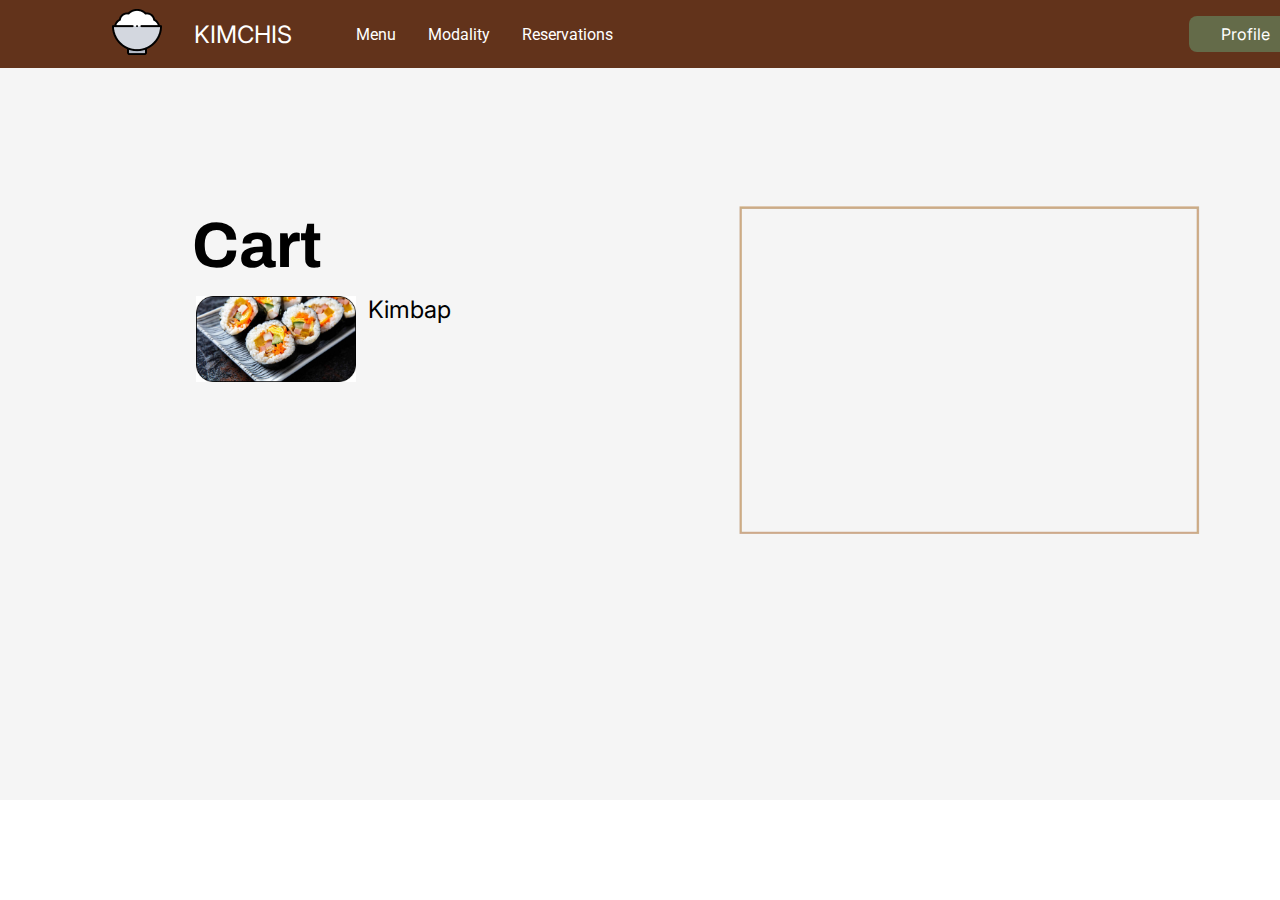
==== Dish.html @ 3f2d6963 "Agregué y eliminé imágenes, cambié nombres de clases, realicé cambios en homepage.html de clases y a" ====
<!DOCTYPE html>
<html lang="en">
<head>
    <meta charset="UTF-8">
    <meta name="viewport" content="width=device-width, initial-scale=1.0">
    <title>Cart-Dish</title>
    <!-- google fonts -->
    <link rel="preconnect" href="https://fonts.googleapis.com">
    <link rel="preconnect" href="https://fonts.gstatic.com" crossorigin>
    <link href="https://fonts.googleapis.com/css2?family=Archivo:wght@900&family=Roboto:wght@400;500&display=swap"
        rel="stylesheet">
    <!--inter regular y extra bold-->
    <link rel="preconnect" href="https://fonts.googleapis.com">
    <link rel="preconnect" href="https://fonts.gstatic.com" crossorigin>
    <link href="https://fonts.googleapis.com/css2?family=Inter:wght@400;800&display=swap" rel="stylesheet">
    <!-- google fonts -->
    <link rel="stylesheet" href="./css/main.css">
</head>
<body>
    <header class="hero-container">
        <nav class="top-nav">
            <!-- <div>
                <a class="arrow-back" href="#"><img src="./imgs/imgsproyect/arrow-back.png" alt="Arrow back"></a>
            </div> -->
            <div>
                <a class="logo-image" href="#"><img src="./imgs/imgsproyect/Logo Kimchis 1imgs2.png" alt="Kimchis logo"></a>
            </div>
                <a class="name-kimchis" href="#">KIMCHIS</a>
            
            <ul class="nav-list">
                <li><a class="nav-list-link" href="#">Menu</a></li>
                <li><a class="nav-list-link" href="#">Modality</a></li>
                <li><a class="nav-list-link" href="#">Reservations</a></li>
                <!-- <li><a class="nav-list-link" href="#">About us</a></li>
                <a class="arrow" href="#"><img src="./imgs/imgsproyect/arrow.png" alt="Arrow"></a> -->
            </ul>

            <ul class="nav-list-login-btn">
                <li><a class="btn-sign-up nav-list-link" href="#">Profile</a></li>
            </ul>

            <!-- <a class= "main-image" href="#"><img src="../Proyecto-Comida-Coreana/imgs/imgsproyect/Imageimgs2.png" alt="Imágen Principal"></a> -->
        </nav>
         
        <Section>
            <h1 class="hero-title">Cart</h1>
            <div>
                <p class="name-dish">Kimbap</p>
            </div>

            <!-- <div class="cta-container">
                <a class="btn nav-list-link" href="#">PAY</a>
            </div> -->
            <img class="frame-dish" src="./imgs/imgsproyect/frame-dish.webp" alt="frame-dish">
            <img class="dish-image-space" src="./imgs/imgsproyect/Kimbapimgs.jpg" alt="dish-space">
        </Section>

    </header>
    
</body>
</html>
---- css/main.css ----
@import url('./abstracts/vars.css');
@import url('./base/base.css');
@import url('./base/typography.css');
@import url('./layout/footer.css');
@import url('./layout/forms.css');
@import url('layout/grid.css');
@import url('./layout/header.css');
@import url('./layout/navigation.css');
@import url('./components/components.css');
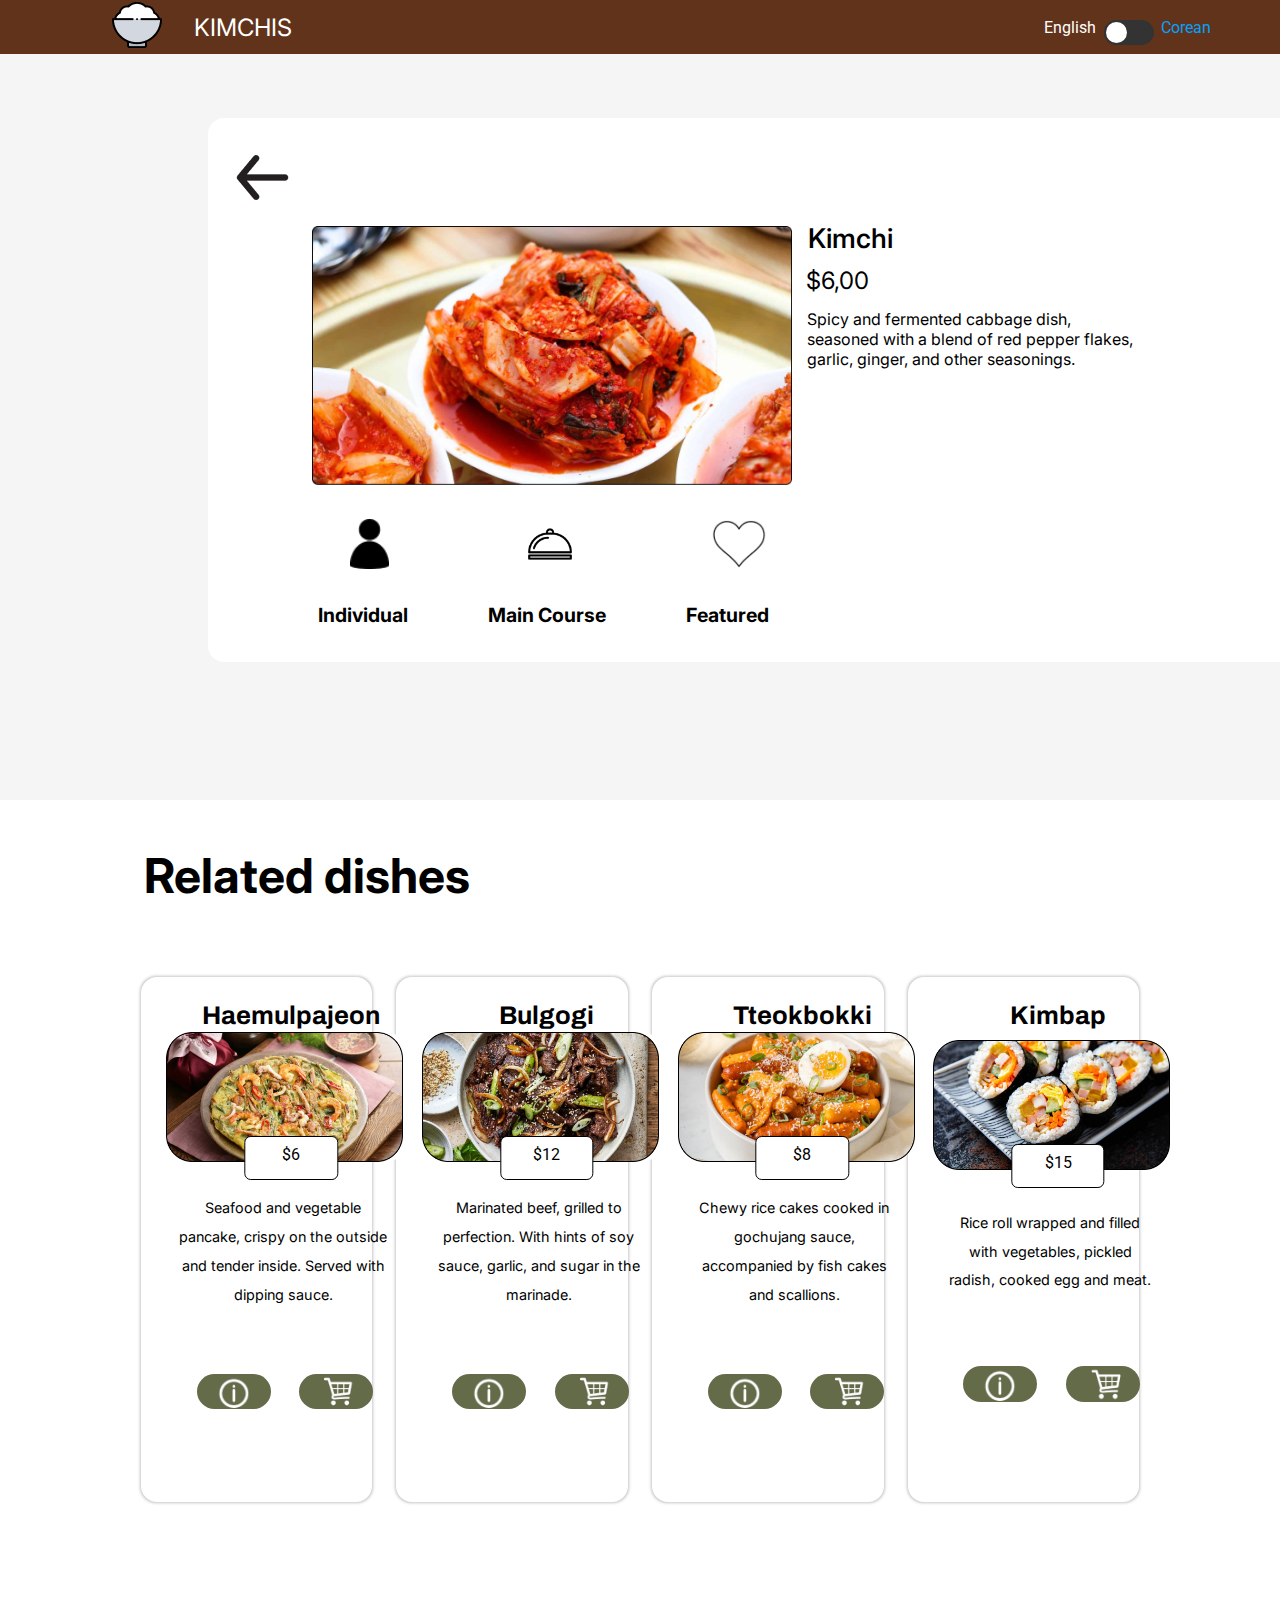
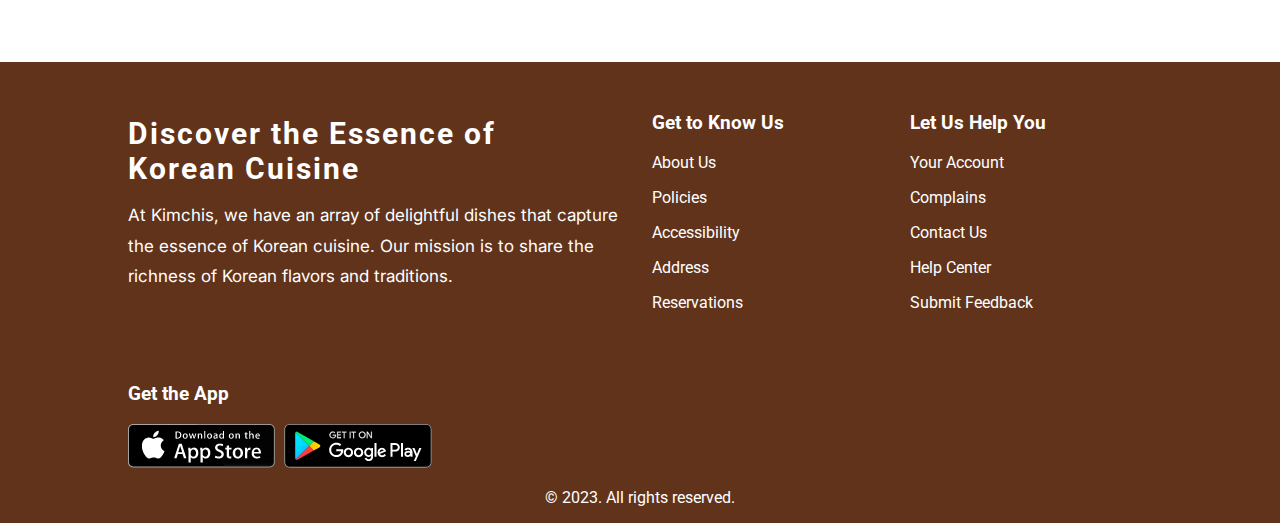
==== commit 7b053d10: "Realicé el checkbox, cree un archivo js, dupliqué Dish.html y le puse otro nombre "Corean.html" para" ====
--- a/Dish.html
+++ b/Dish.html
@@ -18,44 +18,180 @@
 </head>
 <body>
     <header class="hero-container">
+        
         <nav class="top-nav">
-            <!-- <div>
-                <a class="arrow-back" href="#"><img src="./imgs/imgsproyect/arrow-back.png" alt="Arrow back"></a>
-            </div> -->
             <div>
-                <a class="logo-image" href="#"><img src="./imgs/imgsproyect/Logo Kimchis 1imgs2.png" alt="Kimchis logo"></a>
+                <a class="logo-image" href="#"><img src="./imgs/imgsproyect/Logo Kimchis 1imgs2.png" alt="kimchis logo"></a>
             </div>
-                <a class="name-kimchis" href="#">KIMCHIS</a>
+            <a class="name-kimchis" href="#">KIMCHIS</a>
+            <section class="checkbox-container">
+                <span class="en">English</span>
+                <input type="checkbox" class="check">
+                <span class="co">Corean</span>
+                <script src="js/01.js"></script>
+            </section>  
+        </nav>
+    
+         
+        <header class="hero-container-dish">
+            <!-- <h1 class="hero-title">Cart</h1> -->
             
-            <ul class="nav-list">
-                <li><a class="nav-list-link" href="#">Menu</a></li>
-                <li><a class="nav-list-link" href="#">Modality</a></li>
-                <li><a class="nav-list-link" href="#">Reservations</a></li>
-                <!-- <li><a class="nav-list-link" href="#">About us</a></li>
-                <a class="arrow" href="#"><img src="./imgs/imgsproyect/arrow.png" alt="Arrow"></a> -->
-            </ul>
+            <div class="dish-container">
+                    
+                
+                <p class="name-dish">Kimchi</p>
+                <img class="dish-image-space" src="./imgs/imgsproyect/kimchi-no-border.jpg" alt="dish-space">
+                <span class="individual-dish-price">$6,00</span>
+                <p class="text-individual-dish">Spicy and fermented cabbage dish,<br>seasoned with a blend of red pepper flakes,<br>garlic, ginger, and other seasonings.</p>
+                <div class="individual-dish-logos">
+                    <img src="./imgs/imgsproyect/individual-logo.png" alt="individual-logo">
+                    <img src="./imgs/imgsproyect/tray-logo.png" alt="dish-space">
+                    <img src="./imgs/imgsproyect/heart-logo.png" alt="dish-space">
+                </div>
+                <img class="arrow-back" src="./imgs/imgsproyect/arrowback.png" alt="arrowback">
+                <div  class="features-text">
+                    <h2>Individual</h2>
+                    <h2>Main Course</h2>
+                    <h2>Featured</h2>
+                </div>
 
-            <ul class="nav-list-login-btn">
-                <li><a class="btn-sign-up nav-list-link" href="#">Profile</a></li>
-            </ul>
+            </div>
+ 
+        </header>
 
-            <!-- <a class= "main-image" href="#"><img src="../Proyecto-Comida-Coreana/imgs/imgsproyect/Imageimgs2.png" alt="Imágen Principal"></a> -->
-        </nav>
-         
-        <Section>
-            <h1 class="hero-title">Cart</h1>
-            <div>
-                <p class="name-dish">Kimbap</p>
+        <!--related dishes-->
+
+        <h2 class="related-dishes-title">Related dishes</h2>
+
+            <!--Green circle-->
+            <div class="green-circle"></div>
+            <!--Green circle-->
+        <div>
+            <section class="featured-dishes-container">
+                <div class="dishes-container">
+                    <!--Haemulpajeon-->
+                    <section class="dish">
+                        <h3 class="dish-title">Haemulpajeon</h3>
+                        <div class="dish-thumb">
+                            <img class="dish-image" src="./imgs/imgsproyect/Haemulpajeonimgs.jpg" alt="">
+                            <!-- <button class="like-btn">
+                                <img src="./imgs/icons/like.svg" alt="Like">
+                            </button> -->
+                            <span class="dish-price">$6</span>
+                        </div>
+                        <p class="dish-text">Seafood and vegetable<br>pancake, crispy on the outside<br>and tender inside. Served with<br>dipping sauce.</p>
+                        <div class="featured-dishes-buttons">
+                            <a class="btn-cart" href="#"></a>
+                            <a class="btn-info" href="#"></a>
+                        </div>
+                    </section>
+
+                    <!--Bulgogi-->
+                    <section class="dish">
+                        <h3 class="dish-title">Bulgogi</h3>
+                        <div class="dish-thumb">
+                            <img class="dish-image" src="./imgs/imgsproyect/Bulgogiimgs.jpg" alt="">
+                            <!-- <button class="like-btn">
+                                <img src="./imgs/icons/like.svg" alt="Like">
+                            </button> -->
+                            <span class="dish-price">$12</span>
+                        </div>
+                        <p class="dish-text">Marinated beef, grilled to<br>perfection. With hints of soy<br>sauce, garlic, and sugar in the<br>marinade.</p>
+                        <div class="featured-dishes-buttons">
+                            <a class="btn-cart" href="#"></a>
+                            <a class="btn-info" href="#"></a>
+                        </div>
+                    </section>
+
+                    <!--Tteokbokki-->
+                    <section class="dish">
+                        <h3 class="dish-title">Tteokbokki</h3>
+                        <div class="dish-thumb">
+                            <img class="dish-image" src="./imgs/imgsproyect/Tteokbokki.png" alt="">
+                            <!-- <button class="like-btn">
+                                <img src="./imgs/icons/like.svg" alt="Like">
+                            </button> -->
+                            <span class="dish-price">$8</span>
+                        </div>
+                        <p class="dish-text">Chewy rice cakes cooked in<br>gochujang sauce,<br>accompanied by fish cakes<br>and scallions.</p>
+                        <div class="featured-dishes-buttons">
+                            <a class="btn-cart read-btn" href="#"></a>
+                            <a class="btn-info read-btn" href="#"></a>
+                        </div>
+                    </section>
+
+                    <!--Kimbap-->
+                    <section class="dish">
+                        <h3 class="dish-title">Kimbap</h3>
+                        <div class="dish-thumb">
+                            <img class="dish-image" src="./imgs/imgsproyect/Kimbapimgs.jpg" alt="">
+                            <!-- <button class="like-btn">
+                                <img src="./imgs/icons/like.svg" alt="Like">
+                            </button> -->
+                            <span class="dish-price">$15</span>
+                        </div>
+                        <p class="dish-text">Rice roll wrapped and filled<br>with vegetables, pickled<br>radish, cooked egg and meat.</p>
+                        <div class="featured-dishes-buttons">
+                            <a class="btn-cart read-btn" href="#"></a>
+                            <a class="btn-info read-btn" href="#"></a>
+                        </div>
+                    </section>
+                </div>
+            </section>
+        </div>
+
+
+
+        <!-- footer -->
+        <footer class="footer-container">
+            <div class="footer-content">
+                <section>
+                    <h3 class="footer-title">Discover the Essence of<br>Korean Cuisine</h3>
+                    <p class="footer-text">At Kimchis, we have an array of delightful dishes that 
+                        capture <br> the essence of Korean cuisine. 
+                        Our mission is to share the <br> richness of Korean 
+                        flavors and traditions.</p>
+                </section>
+                <div class="footer-links">
+                    <!--Get to Know Us-->
+                    <section>
+                        <h3>Get to Know Us</h3>
+                        <ul class="nav-footer-list">
+                            <li> <a class="nav-footer-link" href="#">About Us</a> </li>
+                            <li> <a class="nav-footer-link" href="#">Policies</a> </li>
+                            <li> <a class="nav-footer-link" href="#">Accessibility</a> </li>
+                            <li> <a class="nav-footer-link" href="#">Address</a> </li>
+                            <li> <a class="nav-footer-link" href="#">Reservations</a> </li>
+                        </ul>
+                    </section>
+
+
+                    <!--Let Us Help You-->
+                    <section>
+                        <h3>Let Us Help You</h3>
+                        <ul class="nav-footer-list">
+                            <li> <a class="nav-footer-link" href="#">Your Account</a> </li>
+                            <li> <a class="nav-footer-link" href="#">Complains</a> </li>
+                            <li> <a class="nav-footer-link" href="#">Contact Us</a> </li>
+                            <li> <a class="nav-footer-link" href="#">Help Center</a> </li>
+                            <li> <a class="nav-footer-link" href="#">Submit Feedback</a> </li>
+                        </ul>
+                    </section>
+                </div>
             </div>
+            <section class="download-app">
+                <h3>Get the App</h3>
+                <div class="cta-app-container">
+                    <a href="#"><img src="./imgs/apple.png" alt="Our app from App Store"></a>
+                    <a href="#"><img src="./imgs/googleplay.png" alt="Our app from Google play"></a>
+                </div>
+            </section>
+            <p class="footer-legal" >&copy; 2023. All rights reserved.</p>
+        </footer>
+        <!--footer-->
+    
 
-            <!-- <div class="cta-container">
-                <a class="btn nav-list-link" href="#">PAY</a>
-            </div> -->
-            <img class="frame-dish" src="./imgs/imgsproyect/frame-dish.webp" alt="frame-dish">
-            <img class="dish-image-space" src="./imgs/imgsproyect/Kimbapimgs.jpg" alt="dish-space">
-        </Section>
-
-    </header>
+    
     
 </body>
 </html>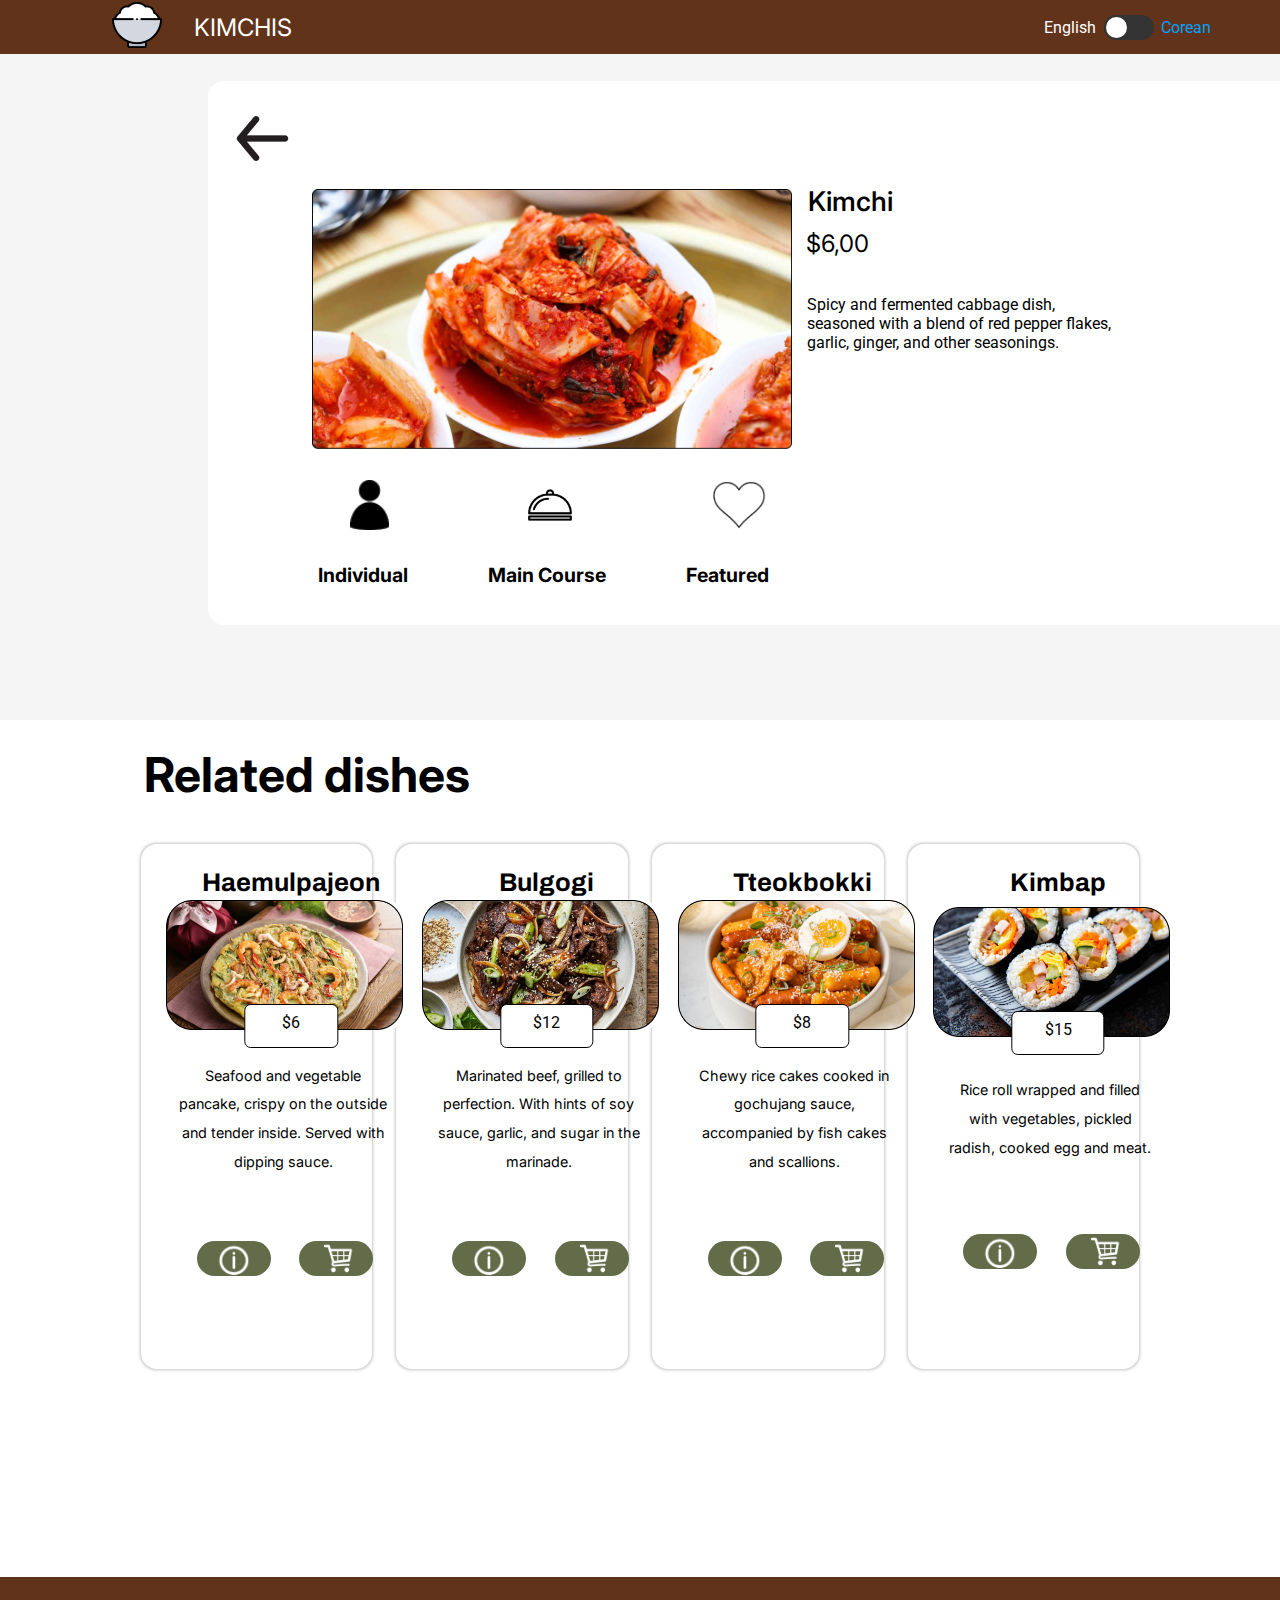
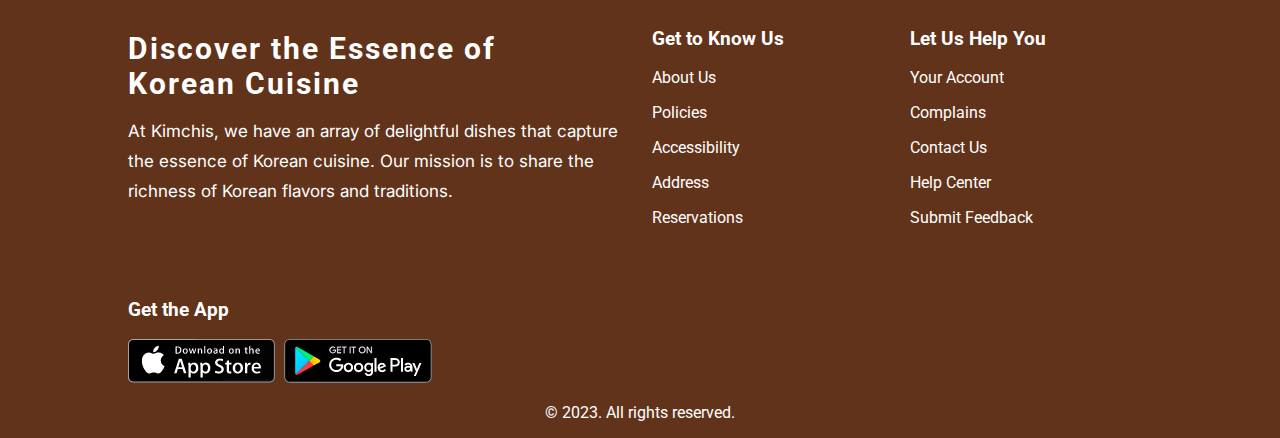
==== commit b3dbdae8: "Agregué hipervinculos a elementos de header como: menu, titulo, platillo kimchis" ====
--- a/Dish.html
+++ b/Dish.html
@@ -3,7 +3,7 @@
 <head>
     <meta charset="UTF-8">
     <meta name="viewport" content="width=device-width, initial-scale=1.0">
-    <title>Cart-Dish</title>
+    <title>Dish</title>
     <!-- google fonts -->
     <link rel="preconnect" href="https://fonts.googleapis.com">
     <link rel="preconnect" href="https://fonts.gstatic.com" crossorigin>
@@ -21,9 +21,9 @@
         
         <nav class="top-nav">
             <div>
-                <a class="logo-image" href="#"><img src="./imgs/imgsproyect/Logo Kimchis 1imgs2.png" alt="kimchis logo"></a>
+                <a class="logo-image" href="./Homepage.html"><img src="./imgs/imgsproyect/Logo Kimchis 1imgs2.png" alt="kimchis logo"></a>
             </div>
-            <a class="name-kimchis" href="#">KIMCHIS</a>
+            <a class="name-kimchis" href="./Homepage.html">KIMCHIS</a>
             <section class="checkbox-container">
                 <span class="en">English</span>
                 <input type="checkbox" class="check">
--- a/css/main.css
+++ b/css/main.css
@@ -6,5 +6,6 @@
 @import url('layout/grid.css');
 @import url('./layout/header.css');
 @import url('./layout/navigation.css');
+@import url('./layout/main02.css');
 @import url('./components/components.css');
 
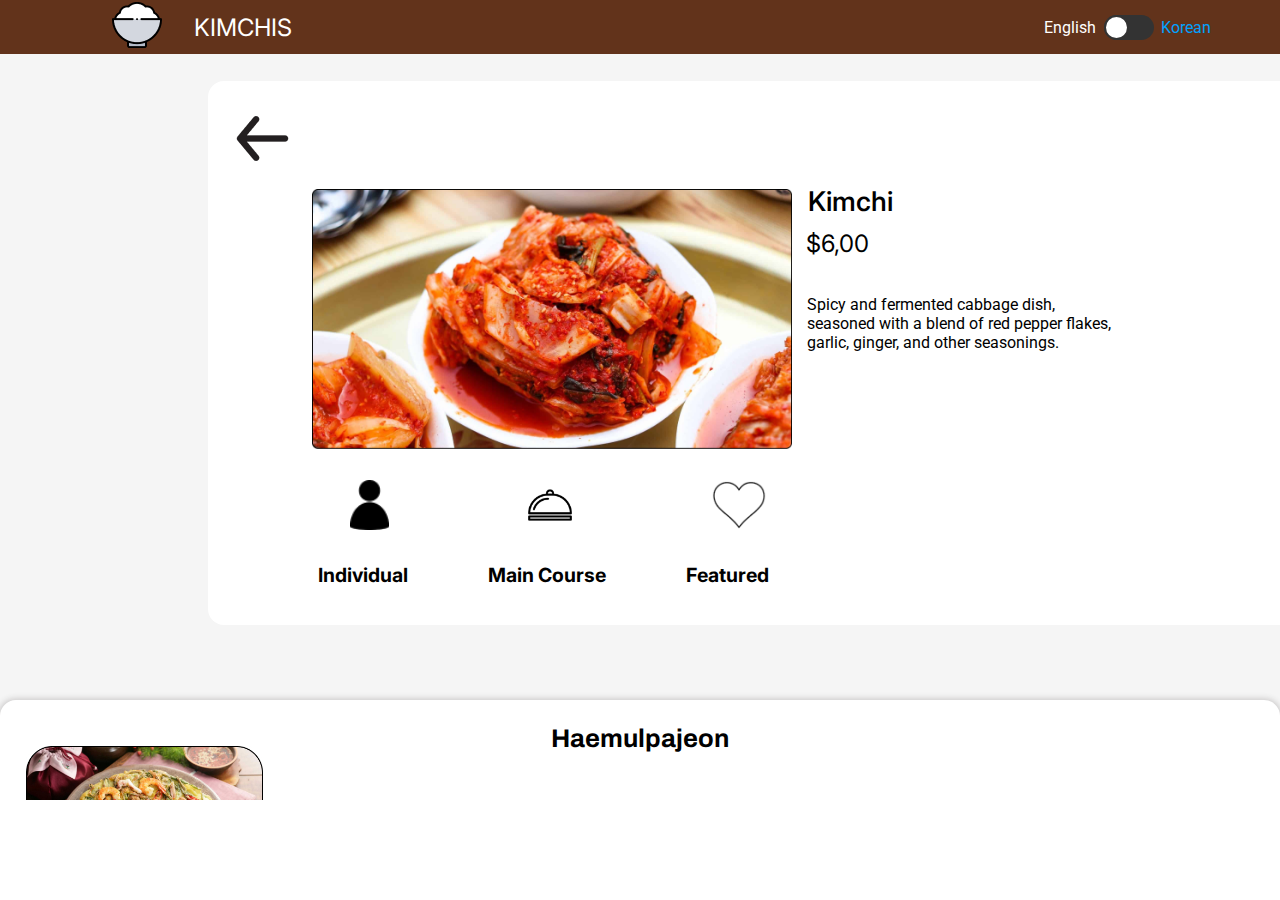
==== commit 756c3cb6: "Agregué comentarios a las clases de css y adapté el homepage a diferentes dispositivos" ====
--- a/Dish.html
+++ b/Dish.html
@@ -5,193 +5,172 @@
     <meta name="viewport" content="width=device-width, initial-scale=1.0">
     <title>Dish</title>
     <!-- google fonts -->
-    <link rel="preconnect" href="https://fonts.googleapis.com">
-    <link rel="preconnect" href="https://fonts.gstatic.com" crossorigin>
-    <link href="https://fonts.googleapis.com/css2?family=Archivo:wght@900&family=Roboto:wght@400;500&display=swap"
-        rel="stylesheet">
-    <!--inter regular y extra bold-->
-    <link rel="preconnect" href="https://fonts.googleapis.com">
-    <link rel="preconnect" href="https://fonts.gstatic.com" crossorigin>
-    <link href="https://fonts.googleapis.com/css2?family=Inter:wght@400;800&display=swap" rel="stylesheet">
+        <link rel="preconnect" href="https://fonts.googleapis.com" crossorigin>
+        <link rel="preconnect" href="https://fonts.gstatic.com" crossorigin>
+        <link href="https://fonts.googleapis.com/css2?family=Archivo:wght@900&family=Roboto:wght@400;500&family=Inter:wght@400;800&display=swap" rel="stylesheet">
     <!-- google fonts -->
     <link rel="stylesheet" href="./css/main.css">
 </head>
 <body>
-    <header class="hero-container">
+    <div class="main-container-dish">
+        <header class="hero-container">
+            
+            <nav class="top-nav">
+                <div>
+                    <a class="logo-image" href="./Homepage.html"><img src="./imgs/imgsproyect/Logo Kimchis 1imgs2.png" alt="kimchis logo"></a>
+                </div>
+                <a class="name-kimchis" href="./Homepage.html">KIMCHIS</a>
+                <section class="checkbox-container">
+                    <span class="en">English</span>
+                    <input type="checkbox" class="check">
+                    <span class="co">Korean</span>
+                    <script src="js/01.js"></script>
+                </section>  
+            </nav>
         
-        <nav class="top-nav">
+            
+            <header class="hero-container-dish">
+
+                <div class="dish-container">
+                        
+                    <p class="name-dish">Kimchi</p>
+                    <img class="dish-image-space" src="./imgs/imgsproyect/kimchi-no-border.jpg" alt="dish-space">
+                    <span class="individual-dish-price">$6,00</span>
+                    <p class="text-individual-dish">Spicy and fermented cabbage dish,<br>seasoned with a blend of red pepper flakes,<br>garlic, ginger, and other seasonings.</p>
+                    <div class="individual-dish-logos">
+                        <img src="./imgs/imgsproyect/individual-logo.png" alt="individual-logo">
+                        <img src="./imgs/imgsproyect/tray-logo.png" alt="dish-space">
+                        <img src="./imgs/imgsproyect/heart-logo.png" alt="dish-space">
+                    </div>
+                    <a href="./Homepage.html""><img class="arrow-back" src="./imgs/imgsproyect/arrowback.png" alt="arrowback"></a>
+                    <div  class="features-text">
+                        <h2>Individual</h2>
+                        <h2>Main Course</h2>
+                        <h2>Featured</h2>
+                    </div>
+
+                </div>
+    
+            </header>
+
+            <!--RELATED DISHES-->
+            <h2 class="related-dishes-title">Related dishes</h2>
+
+                <div class="green-circle"></div>
+
             <div>
-                <a class="logo-image" href="./Homepage.html"><img src="./imgs/imgsproyect/Logo Kimchis 1imgs2.png" alt="kimchis logo"></a>
+                <section class="featured-dishes-container">
+                    <div class="dishes-container-related">
+                        <!--Haemulpajeon-->
+                        <section class="dish">
+                            <h3 class="dish-title">Haemulpajeon</h3>
+                            <div class="dish-thumb">
+                                <img class="dish-image" src="./imgs/imgsproyect/Haemulpajeonimgs.jpg" alt="">
+                                <span class="dish-price">$6</span>
+                            </div>
+                            <p class="dish-text">Seafood and vegetable<br>pancake, crispy on the outside<br>and tender inside. Served with<br>dipping sauce.</p>
+                            <div class="featured-dishes-buttons">
+                                <a class="btn-cart" href="#"></a>
+                                <a class="btn-info" href="#"></a>
+                            </div>
+                        </section>
+
+                        <!--Bulgogi-->
+                        <section class="dish">
+                            <h3 class="dish-title">Bulgogi</h3>
+                            <div class="dish-thumb">
+                                <img class="dish-image" src="./imgs/imgsproyect/Bulgogiimgs.jpg" alt="">
+                                <span class="dish-price">$12</span>
+                            </div>
+                            <p class="dish-text">Marinated beef, grilled to<br>perfection. With hints of soy<br>sauce, garlic, and sugar in the<br>marinade.</p>
+                            <div class="featured-dishes-buttons">
+                                <a class="btn-cart" href="#"></a>
+                                <a class="btn-info" href="#"></a>
+                            </div>
+                        </section>
+
+                        <!--Tteokbokki-->
+                        <section class="dish">
+                            <h3 class="dish-title">Tteokbokki</h3>
+                            <div class="dish-thumb">
+                                <img class="dish-image" src="./imgs/imgsproyect/Tteokbokki.png" alt="">
+                                <span class="dish-price">$8</span>
+                            </div>
+                            <p class="dish-text">Chewy rice cakes cooked in<br>gochujang sauce,<br>accompanied by fish cakes<br>and scallions.</p>
+                            <div class="featured-dishes-buttons">
+                                <a class="btn-cart read-btn" href="#"></a>
+                                <a class="btn-info read-btn" href="#"></a>
+                            </div>
+                        </section>
+
+                        <!--Kimbap-->
+                        <section class="dish">
+                            <h3 class="dish-title">Kimbap</h3>
+                            <div class="dish-thumb">
+                                <img class="dish-image" src="./imgs/imgsproyect/Kimbapimgs.jpg" alt="">
+                                <span class="dish-price">$15</span>
+                            </div>
+                            <p class="dish-text">Rice roll wrapped and filled<br>with vegetables, pickled<br>radish, cooked egg and meat.</p>
+                            <div class="featured-dishes-buttons">
+                                <a class="btn-cart read-btn" href="#"></a>
+                                <a class="btn-info read-btn" href="#"></a>
+                            </div>
+                        </section>
+                    </div>
+                </section>
             </div>
-            <a class="name-kimchis" href="./Homepage.html">KIMCHIS</a>
-            <section class="checkbox-container">
-                <span class="en">English</span>
-                <input type="checkbox" class="check">
-                <span class="co">Corean</span>
-                <script src="js/01.js"></script>
-            </section>  
-        </nav>
-    
-         
-        <header class="hero-container-dish">
-            <!-- <h1 class="hero-title">Cart</h1> -->
-            
-            <div class="dish-container">
-                    
-                
-                <p class="name-dish">Kimchi</p>
-                <img class="dish-image-space" src="./imgs/imgsproyect/kimchi-no-border.jpg" alt="dish-space">
-                <span class="individual-dish-price">$6,00</span>
-                <p class="text-individual-dish">Spicy and fermented cabbage dish,<br>seasoned with a blend of red pepper flakes,<br>garlic, ginger, and other seasonings.</p>
-                <div class="individual-dish-logos">
-                    <img src="./imgs/imgsproyect/individual-logo.png" alt="individual-logo">
-                    <img src="./imgs/imgsproyect/tray-logo.png" alt="dish-space">
-                    <img src="./imgs/imgsproyect/heart-logo.png" alt="dish-space">
-                </div>
-                <img class="arrow-back" src="./imgs/imgsproyect/arrowback.png" alt="arrowback">
-                <div  class="features-text">
-                    <h2>Individual</h2>
-                    <h2>Main Course</h2>
-                    <h2>Featured</h2>
-                </div>
-
-            </div>
- 
-        </header>
-
-        <!--related dishes-->
-
-        <h2 class="related-dishes-title">Related dishes</h2>
-
-            <!--Green circle-->
-            <div class="green-circle"></div>
-            <!--Green circle-->
-        <div>
-            <section class="featured-dishes-container">
-                <div class="dishes-container">
-                    <!--Haemulpajeon-->
-                    <section class="dish">
-                        <h3 class="dish-title">Haemulpajeon</h3>
-                        <div class="dish-thumb">
-                            <img class="dish-image" src="./imgs/imgsproyect/Haemulpajeonimgs.jpg" alt="">
-                            <!-- <button class="like-btn">
-                                <img src="./imgs/icons/like.svg" alt="Like">
-                            </button> -->
-                            <span class="dish-price">$6</span>
-                        </div>
-                        <p class="dish-text">Seafood and vegetable<br>pancake, crispy on the outside<br>and tender inside. Served with<br>dipping sauce.</p>
-                        <div class="featured-dishes-buttons">
-                            <a class="btn-cart" href="#"></a>
-                            <a class="btn-info" href="#"></a>
-                        </div>
-                    </section>
-
-                    <!--Bulgogi-->
-                    <section class="dish">
-                        <h3 class="dish-title">Bulgogi</h3>
-                        <div class="dish-thumb">
-                            <img class="dish-image" src="./imgs/imgsproyect/Bulgogiimgs.jpg" alt="">
-                            <!-- <button class="like-btn">
-                                <img src="./imgs/icons/like.svg" alt="Like">
-                            </button> -->
-                            <span class="dish-price">$12</span>
-                        </div>
-                        <p class="dish-text">Marinated beef, grilled to<br>perfection. With hints of soy<br>sauce, garlic, and sugar in the<br>marinade.</p>
-                        <div class="featured-dishes-buttons">
-                            <a class="btn-cart" href="#"></a>
-                            <a class="btn-info" href="#"></a>
-                        </div>
-                    </section>
-
-                    <!--Tteokbokki-->
-                    <section class="dish">
-                        <h3 class="dish-title">Tteokbokki</h3>
-                        <div class="dish-thumb">
-                            <img class="dish-image" src="./imgs/imgsproyect/Tteokbokki.png" alt="">
-                            <!-- <button class="like-btn">
-                                <img src="./imgs/icons/like.svg" alt="Like">
-                            </button> -->
-                            <span class="dish-price">$8</span>
-                        </div>
-                        <p class="dish-text">Chewy rice cakes cooked in<br>gochujang sauce,<br>accompanied by fish cakes<br>and scallions.</p>
-                        <div class="featured-dishes-buttons">
-                            <a class="btn-cart read-btn" href="#"></a>
-                            <a class="btn-info read-btn" href="#"></a>
-                        </div>
-                    </section>
-
-                    <!--Kimbap-->
-                    <section class="dish">
-                        <h3 class="dish-title">Kimbap</h3>
-                        <div class="dish-thumb">
-                            <img class="dish-image" src="./imgs/imgsproyect/Kimbapimgs.jpg" alt="">
-                            <!-- <button class="like-btn">
-                                <img src="./imgs/icons/like.svg" alt="Like">
-                            </button> -->
-                            <span class="dish-price">$15</span>
-                        </div>
-                        <p class="dish-text">Rice roll wrapped and filled<br>with vegetables, pickled<br>radish, cooked egg and meat.</p>
-                        <div class="featured-dishes-buttons">
-                            <a class="btn-cart read-btn" href="#"></a>
-                            <a class="btn-info read-btn" href="#"></a>
-                        </div>
-                    </section>
-                </div>
-            </section>
-        </div>
 
 
 
-        <!-- footer -->
-        <footer class="footer-container">
-            <div class="footer-content">
-                <section>
-                    <h3 class="footer-title">Discover the Essence of<br>Korean Cuisine</h3>
-                    <p class="footer-text">At Kimchis, we have an array of delightful dishes that 
-                        capture <br> the essence of Korean cuisine. 
-                        Our mission is to share the <br> richness of Korean 
-                        flavors and traditions.</p>
-                </section>
-                <div class="footer-links">
-                    <!--Get to Know Us-->
+            <!-- footer -->
+            <footer class="footer-container">
+                <div class="footer-content">
                     <section>
-                        <h3>Get to Know Us</h3>
-                        <ul class="nav-footer-list">
-                            <li> <a class="nav-footer-link" href="#">About Us</a> </li>
-                            <li> <a class="nav-footer-link" href="#">Policies</a> </li>
-                            <li> <a class="nav-footer-link" href="#">Accessibility</a> </li>
-                            <li> <a class="nav-footer-link" href="#">Address</a> </li>
-                            <li> <a class="nav-footer-link" href="#">Reservations</a> </li>
-                        </ul>
+                        <h3 class="footer-title">Discover the Essence of<br>Korean Cuisine</h3>
+                        <p class="footer-text">At Kimchis, we have an array of delightful dishes that 
+                            capture <br> the essence of Korean cuisine. 
+                            Our mission is to share the <br> richness of Korean 
+                            flavors and traditions.</p>
                     </section>
+                    <div class="footer-links">
+
+                        <!--Get to Know Us-->
+                        <section>
+                            <h3>Get to Know Us</h3>
+                            <ul class="nav-footer-list">
+                                <li> <a class="nav-footer-link" href="#">About Us</a> </li>
+                                <li> <a class="nav-footer-link" href="#">Policies</a> </li>
+                                <li> <a class="nav-footer-link" href="#">Accessibility</a> </li>
+                                <li> <a class="nav-footer-link" href="#">Address</a> </li>
+                                <li> <a class="nav-footer-link" href="#">Reservations</a> </li>
+                            </ul>
+                        </section>
 
 
-                    <!--Let Us Help You-->
-                    <section>
-                        <h3>Let Us Help You</h3>
-                        <ul class="nav-footer-list">
-                            <li> <a class="nav-footer-link" href="#">Your Account</a> </li>
-                            <li> <a class="nav-footer-link" href="#">Complains</a> </li>
-                            <li> <a class="nav-footer-link" href="#">Contact Us</a> </li>
-                            <li> <a class="nav-footer-link" href="#">Help Center</a> </li>
-                            <li> <a class="nav-footer-link" href="#">Submit Feedback</a> </li>
-                        </ul>
-                    </section>
+                        <!--Let Us Help You-->
+                        <section>
+                            <h3>Let Us Help You</h3>
+                            <ul class="nav-footer-list">
+                                <li> <a class="nav-footer-link" href="#">Your Account</a> </li>
+                                <li> <a class="nav-footer-link" href="#">Complains</a> </li>
+                                <li> <a class="nav-footer-link" href="#">Contact Us</a> </li>
+                                <li> <a class="nav-footer-link" href="#">Help Center</a> </li>
+                                <li> <a class="nav-footer-link" href="#">Submit Feedback</a> </li>
+                            </ul>
+                        </section>
+                    </div>
                 </div>
-            </div>
-            <section class="download-app">
-                <h3>Get the App</h3>
-                <div class="cta-app-container">
-                    <a href="#"><img src="./imgs/apple.png" alt="Our app from App Store"></a>
-                    <a href="#"><img src="./imgs/googleplay.png" alt="Our app from Google play"></a>
-                </div>
-            </section>
-            <p class="footer-legal" >&copy; 2023. All rights reserved.</p>
-        </footer>
-        <!--footer-->
-    
-
-    
-    
+                <section class="download-app">
+                    <h3>Get the App</h3>
+                    <div class="cta-app-container">
+                        <a href="#"><img src="./imgs/apple.png" alt="Our app from App Store"></a>
+                        <a href="#"><img src="./imgs/googleplay.png" alt="Our app from Google play"></a>
+                    </div>
+                </section>
+                <p class="footer-legal" >&copy; 2023. All rights reserved.</p>
+            </footer>
+            <!--footer-->
+        </div> <!--End main-container-->
+        
 </body>
 </html>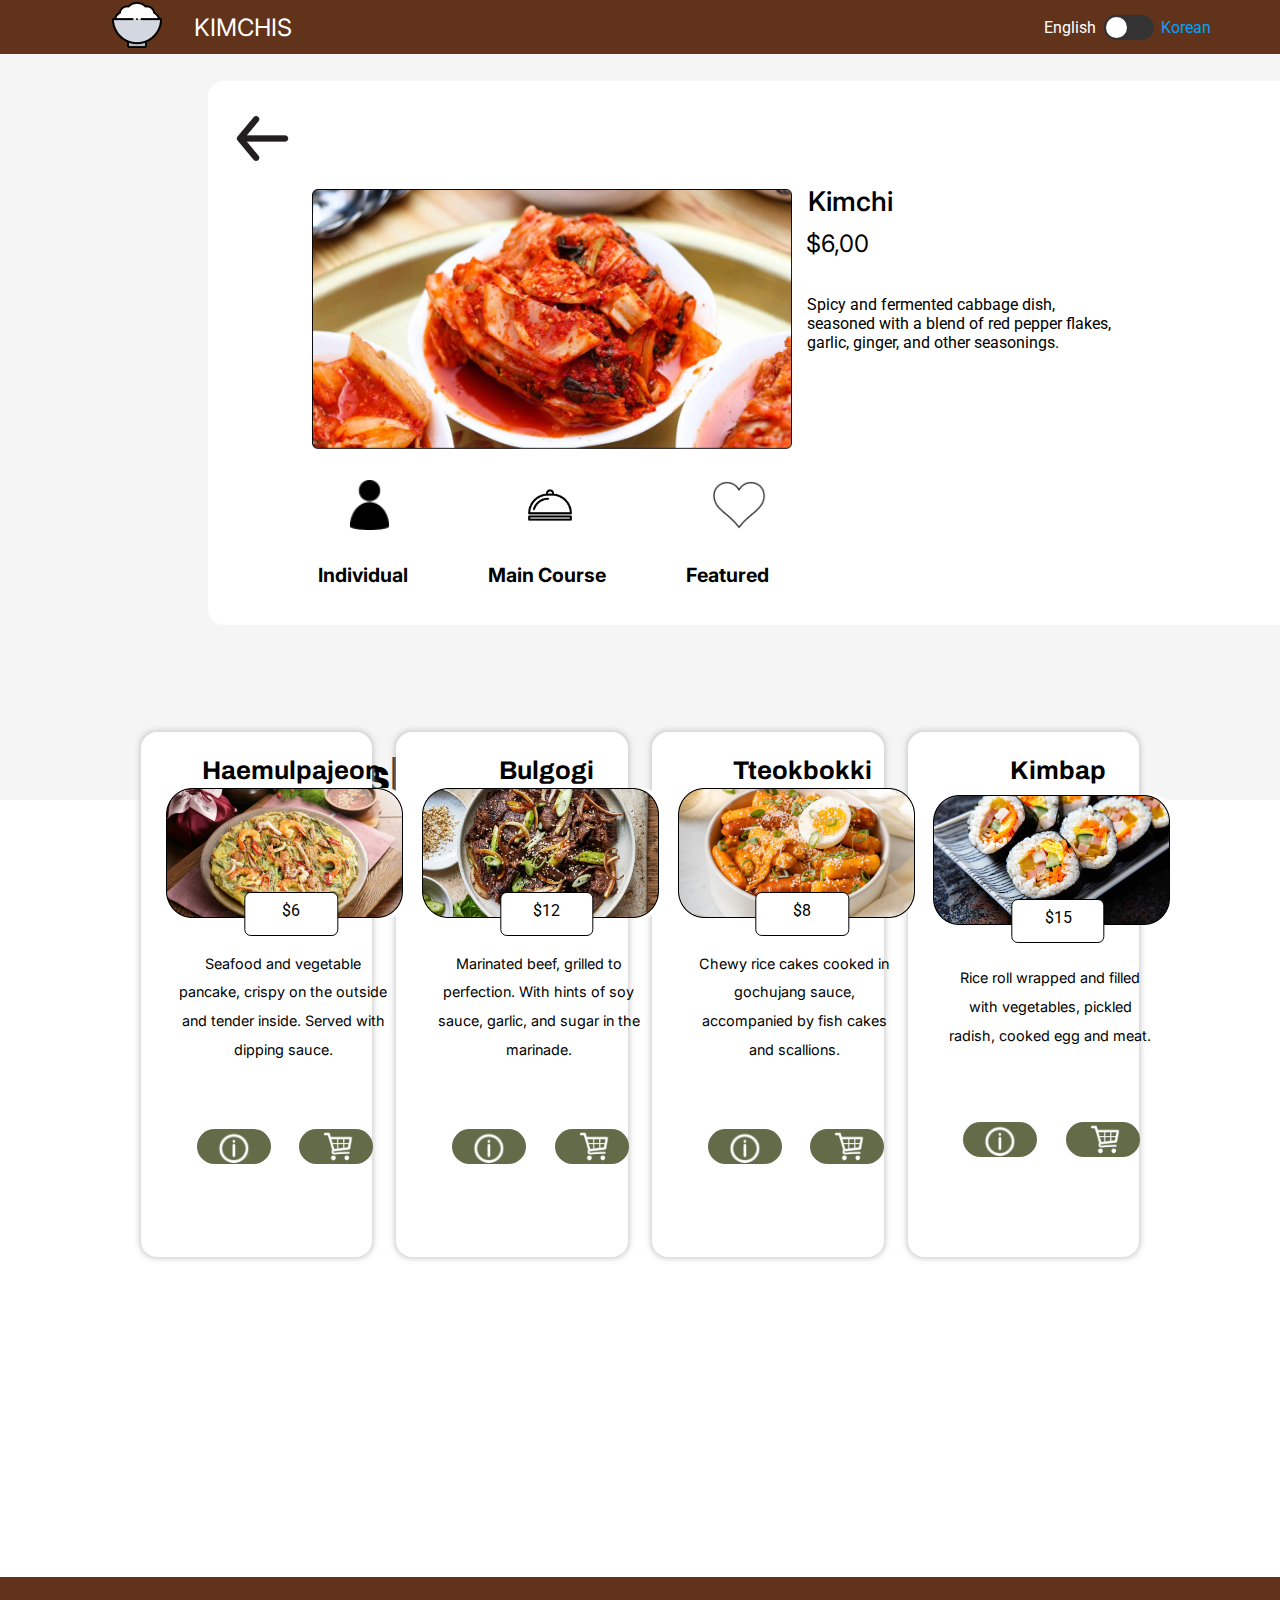
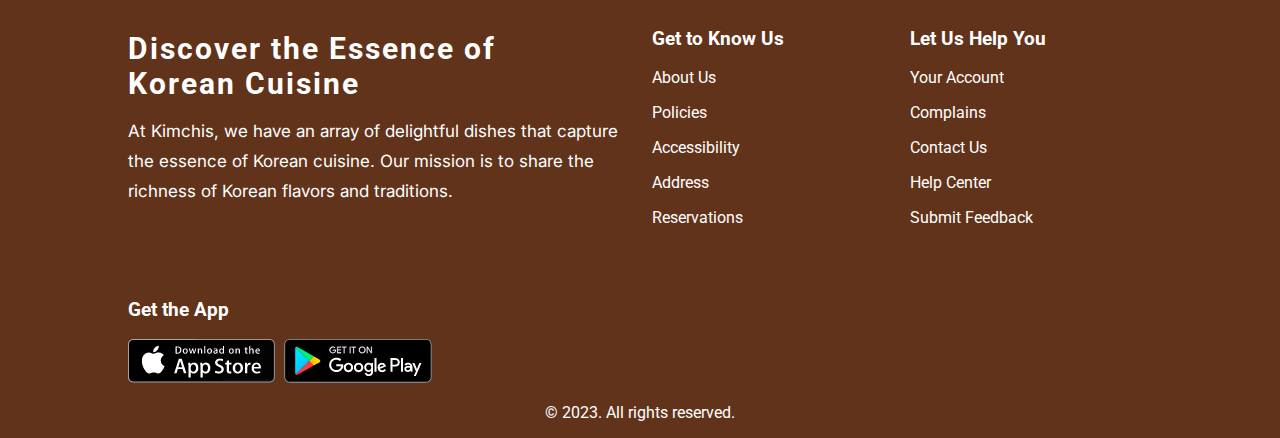
==== commit 41516b64: "Cambio en botón" ====
--- a/Dish.html
+++ b/Dish.html
@@ -12,7 +12,7 @@
     <link rel="stylesheet" href="./css/main.css">
 </head>
 <body>
-    <div class="main-container-dish">
+    <!-- <div class="main-container-dish"> -->
         <header class="hero-container">
             
             <nav class="top-nav">
@@ -170,7 +170,7 @@
                 <p class="footer-legal" >&copy; 2023. All rights reserved.</p>
             </footer>
             <!--footer-->
-        </div> <!--End main-container-->
+        <!-- </div> End main-container -->
         
 </body>
 </html>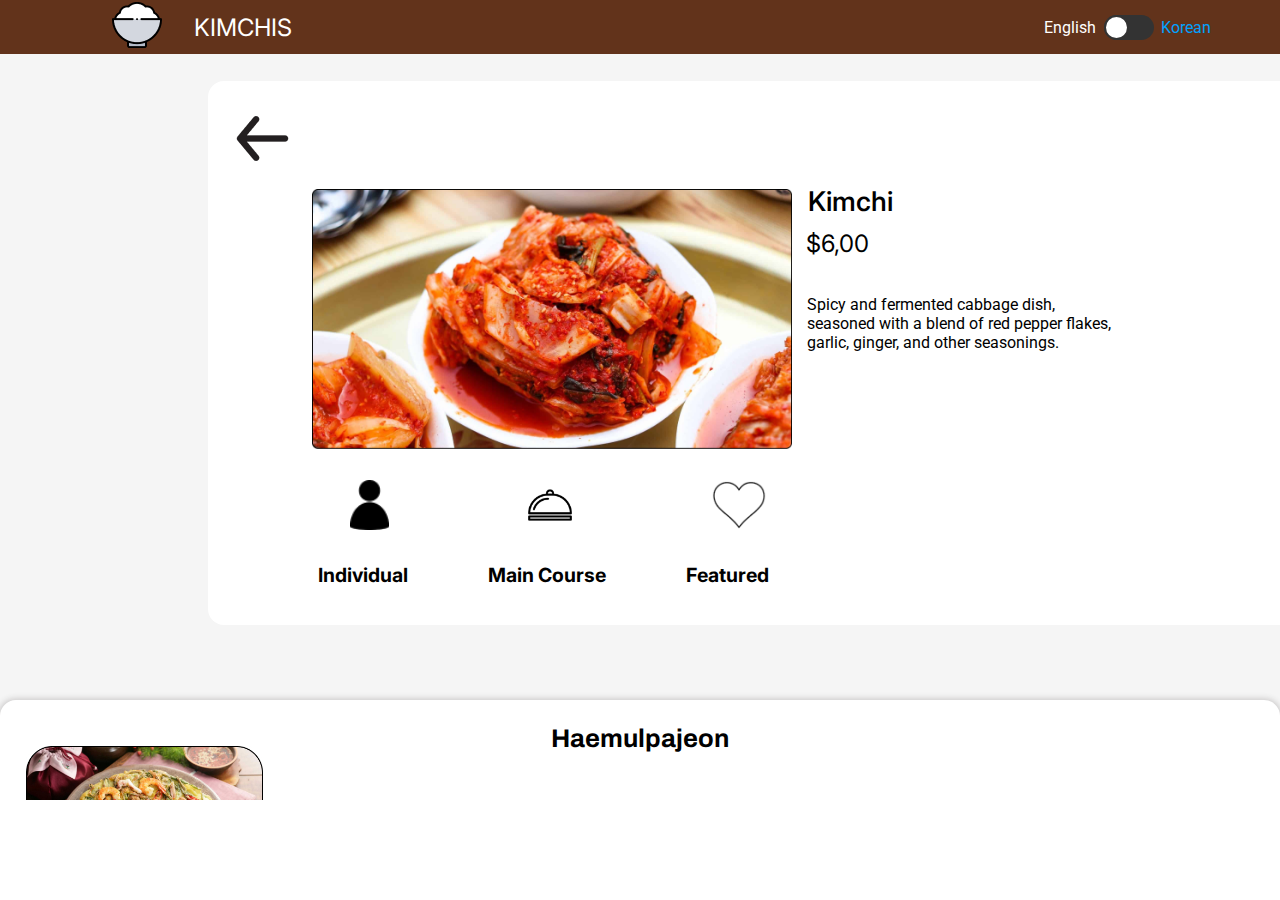
==== commit 3ac49d81: "Hice cambios en los nombres" ====
--- a/Dish.html
+++ b/Dish.html
@@ -12,7 +12,7 @@
     <link rel="stylesheet" href="./css/main.css">
 </head>
 <body>
-    <!-- <div class="main-container-dish"> -->
+    <div class="main-container-dish">
         <header class="hero-container">
             
             <nav class="top-nav">
@@ -170,7 +170,7 @@
                 <p class="footer-legal" >&copy; 2023. All rights reserved.</p>
             </footer>
             <!--footer-->
-        <!-- </div> End main-container -->
+        </div> <!--End main-container-->
         
 </body>
 </html>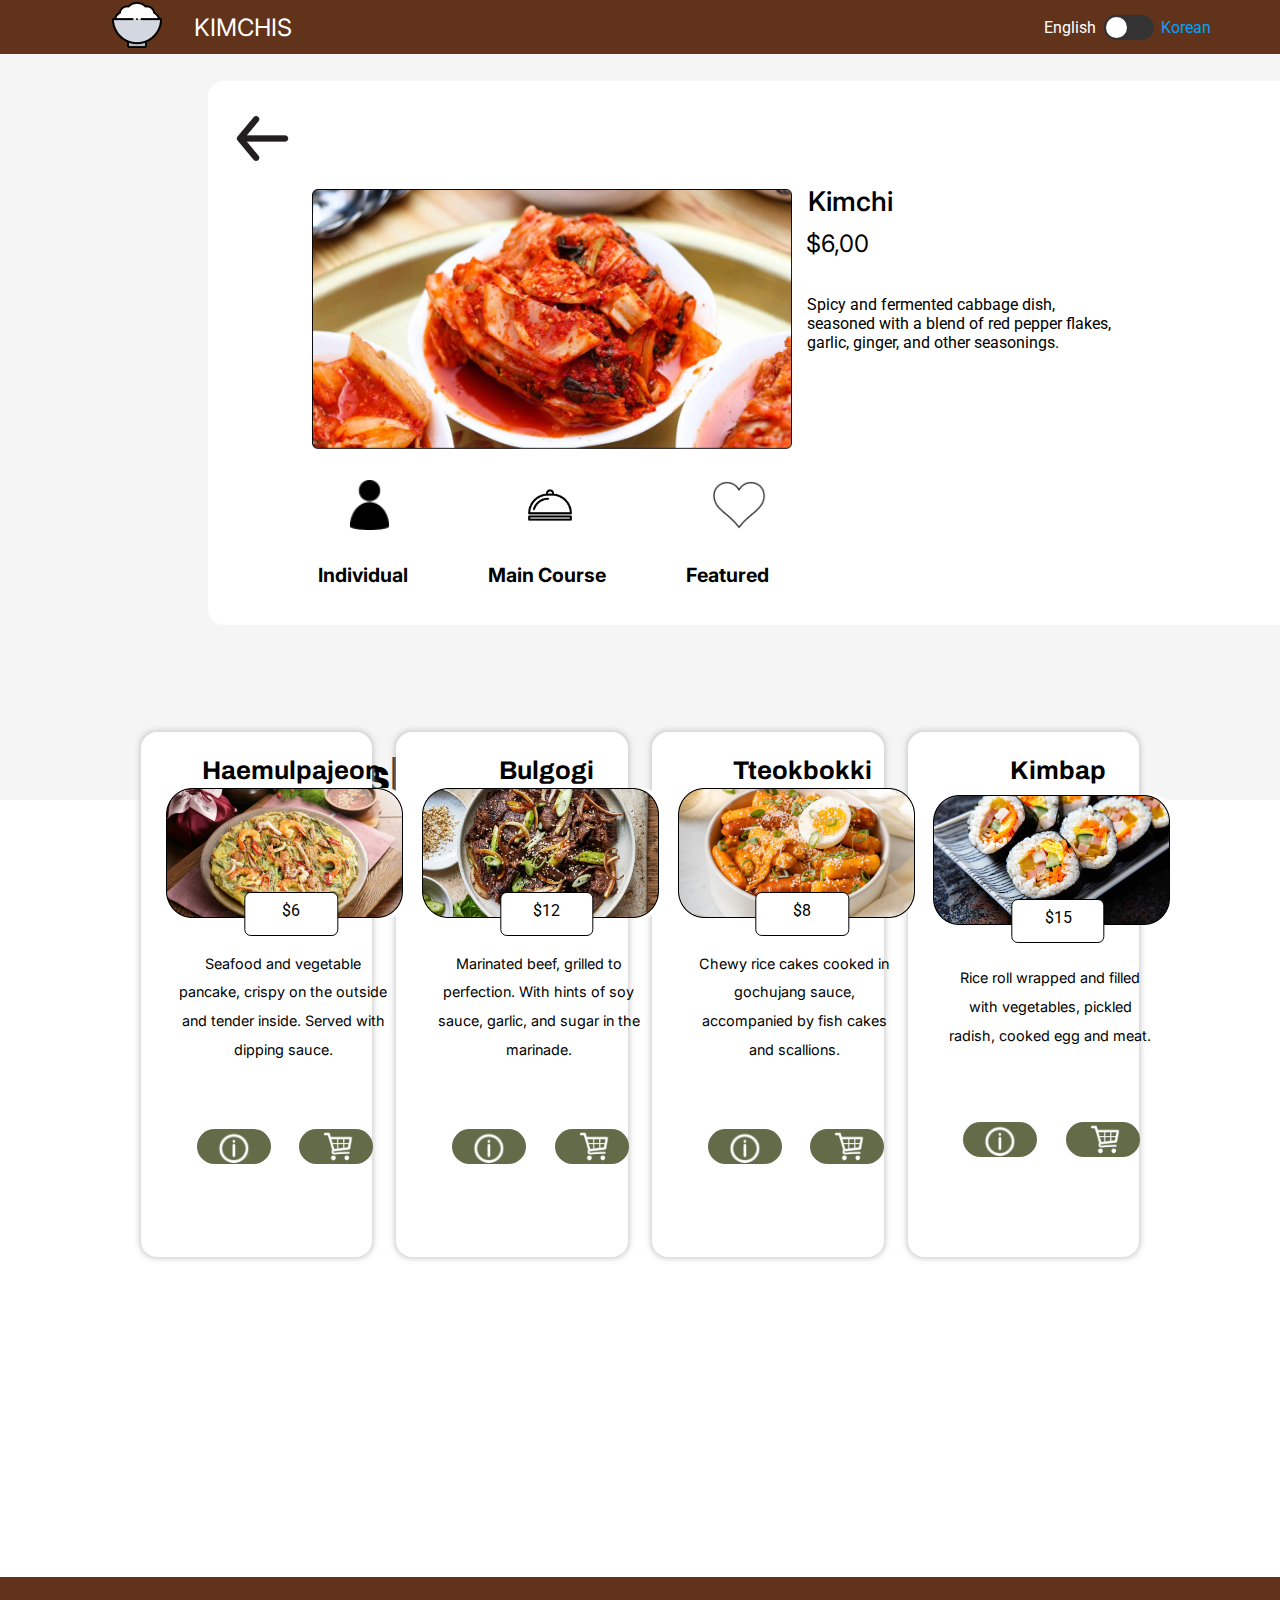
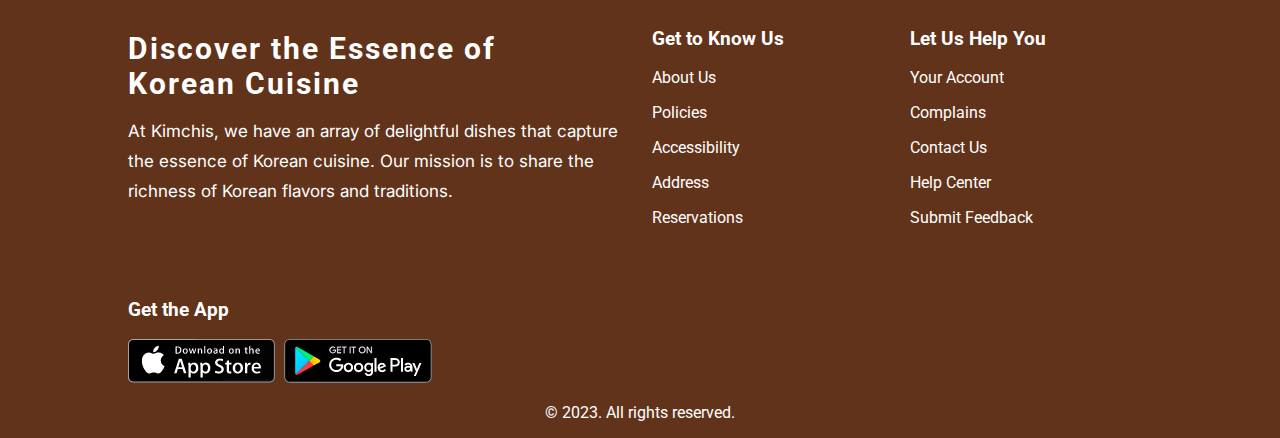
==== commit 766d5728: "Cambios en los nombres y en el título" ====
--- a/Dish.html
+++ b/Dish.html
@@ -12,7 +12,7 @@
     <link rel="stylesheet" href="./css/main.css">
 </head>
 <body>
-    <div class="main-container-dish">
+    <!-- <div class="main-container-dish"> -->
         <header class="hero-container">
             
             <nav class="top-nav">
@@ -170,7 +170,7 @@
                 <p class="footer-legal" >&copy; 2023. All rights reserved.</p>
             </footer>
             <!--footer-->
-        </div> <!--End main-container-->
+        <!-- </div> End main-container -->
         
 </body>
 </html>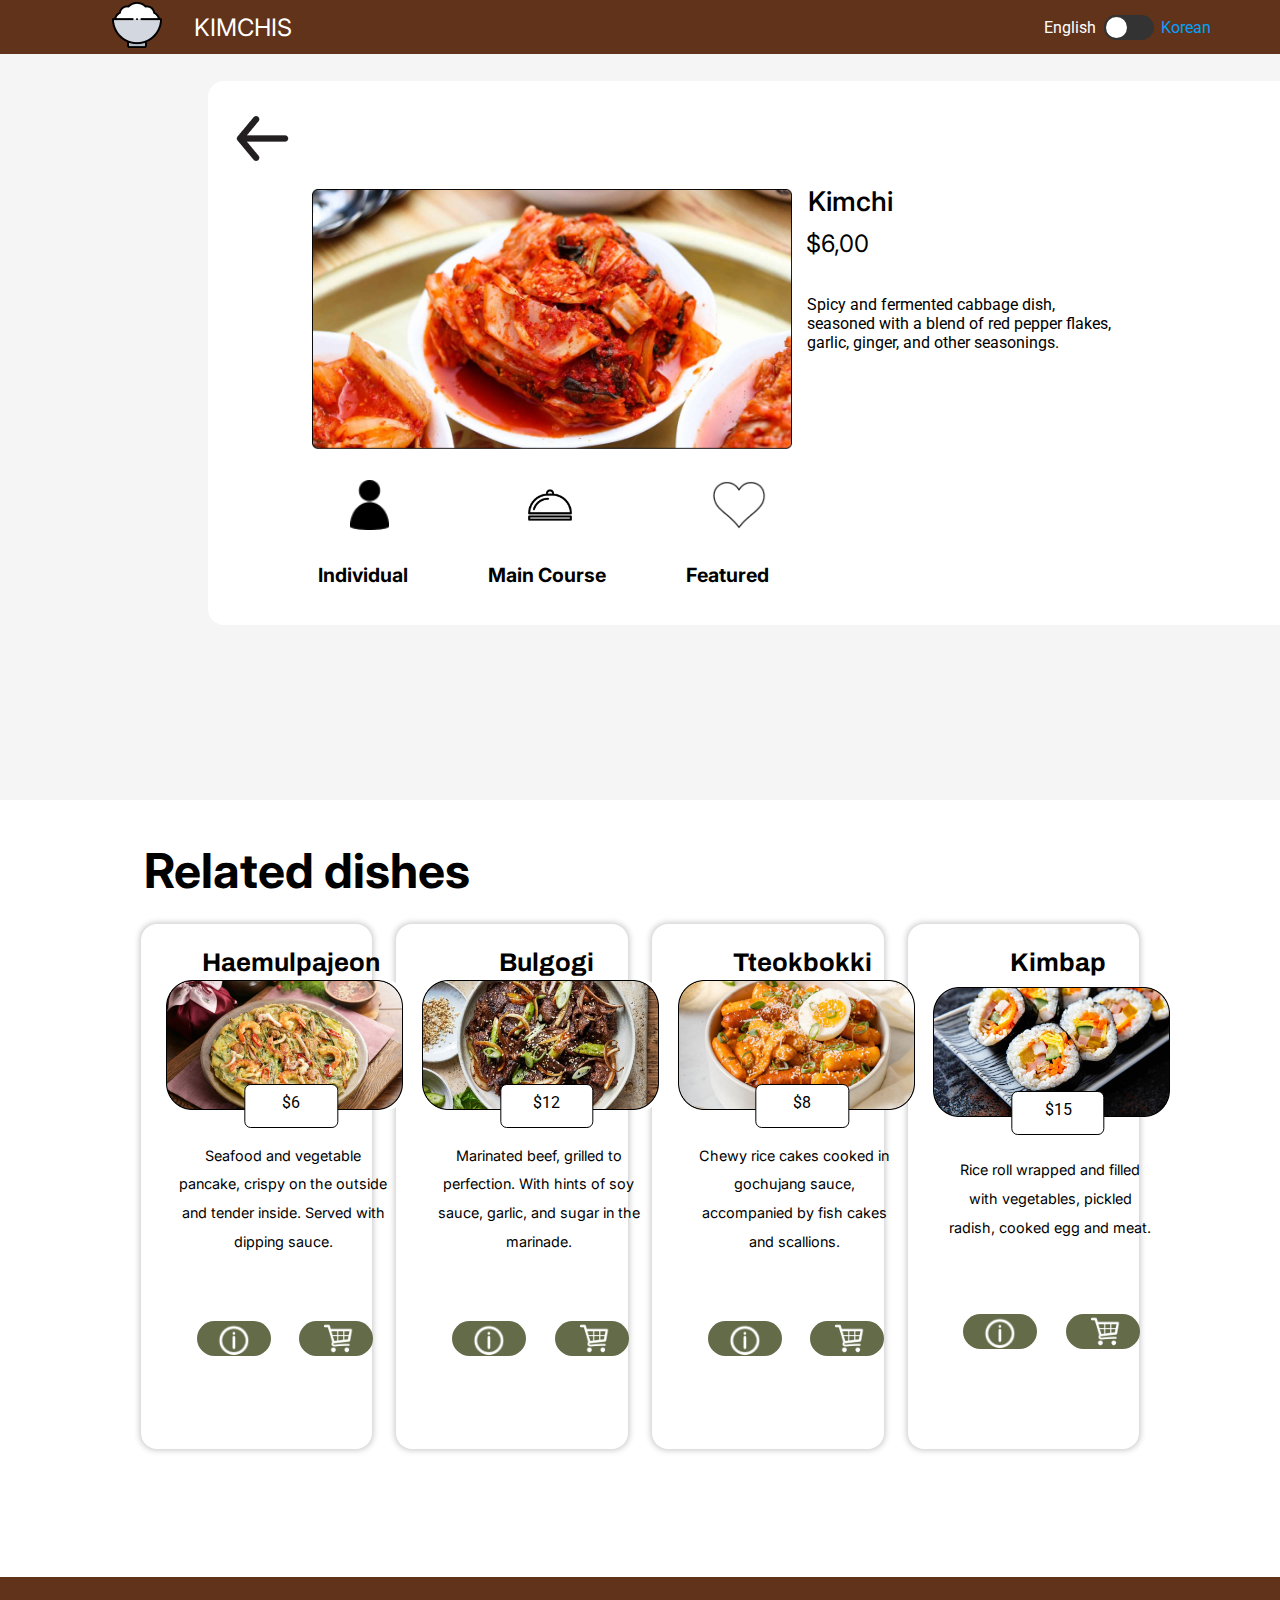
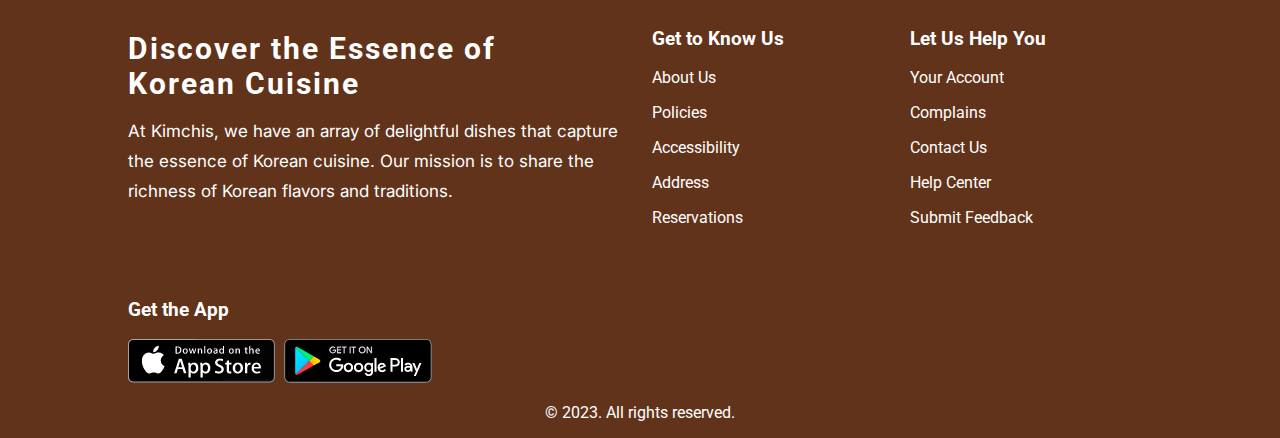
==== commit 6eb2f4c5: "Actualización" ====
--- a/Dish.html
+++ b/Dish.html
@@ -11,6 +11,7 @@
     <!-- google fonts -->
     <link rel="stylesheet" href="./css/main.css">
 </head>
+
 <body>
     <!-- <div class="main-container-dish"> -->
         <header class="hero-container">
